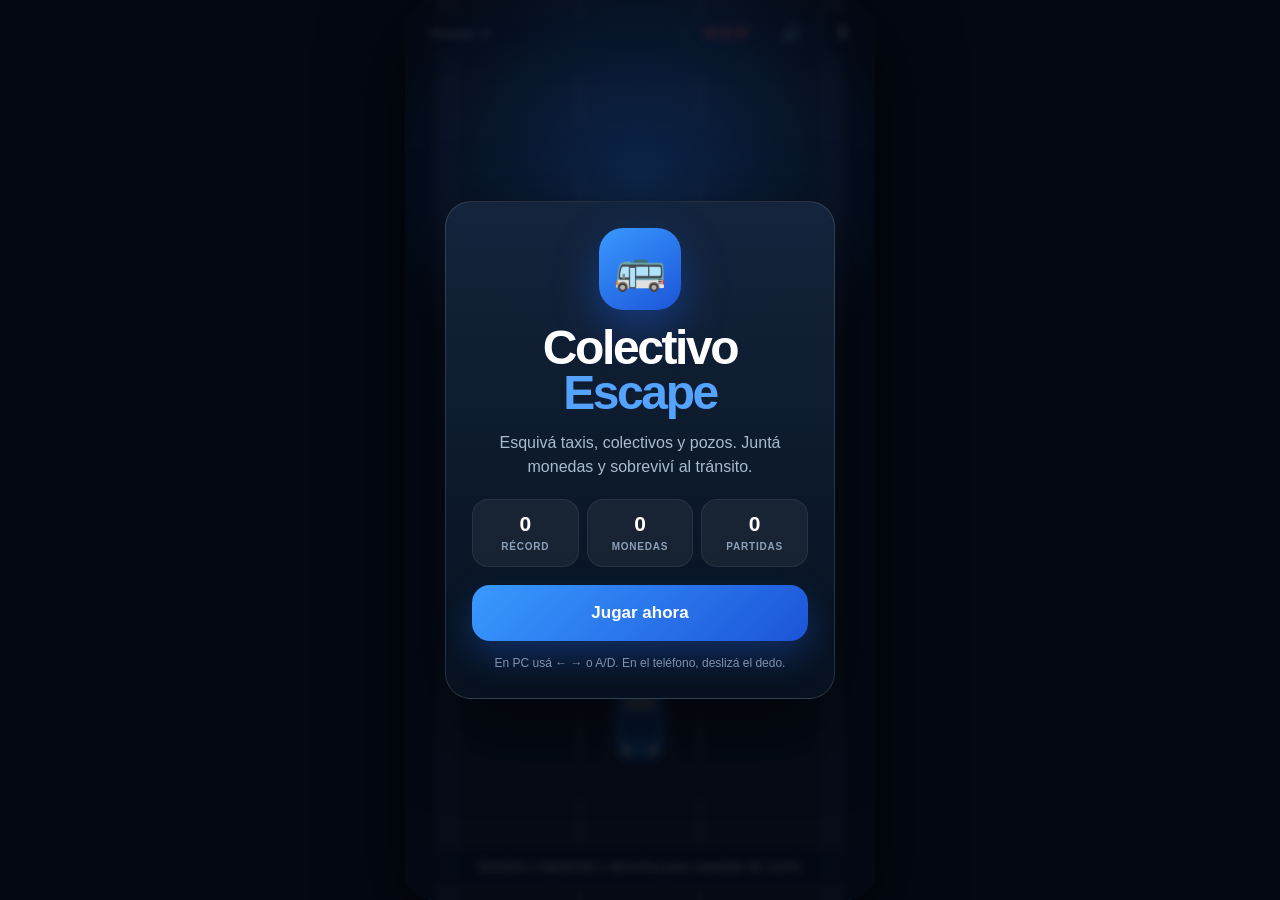
==== colectivo-escape.html @ ce783936 "feat: add playable Colectivo Escape" ====
<!doctype html><html lang="es"><head><meta charset="utf-8"><meta name="viewport" content="width=device-width,initial-scale=1,viewport-fit=cover,user-scalable=no"><meta name="theme-color" content="#06101e"><title>Colectivo Escape</title><style>*{box-sizing:border-box;-webkit-tap-highlight-color:transparent;user-select:none}html,body{margin:0;width:100%;height:100%;overflow:hidden;background:#030812;color:white;font-family:-apple-system,BlinkMacSystemFont,"Segoe UI",sans-serif;touch-action:none}main{position:relative;width:100%;height:100dvh;overflow:hidden;background:#06101e}canvas{display:block;width:100%;height:100%}.hud{position:absolute;z-index:3;top:max(12px,env(safe-area-inset-top));left:12px;right:12px;display:flex;gap:8px;align-items:center}.pill,.icon{border:1px solid #ffffff1c;background:#071326d9;backdrop-filter:blur(12px);box-shadow:0 8px 24px #0005}.pill{padding:9px 12px;border-radius:999px;font-weight:800;font-size:13px}.grow{flex:1}.icon{width:42px;height:42px;border-radius:14px;color:#fff;font-size:18px}.tip{position:absolute;z-index:3;left:14px;right:14px;bottom:max(14px,env(safe-area-inset-bottom));padding:11px;border-radius:17px;text-align:center;background:#071326c9;border:1px solid #ffffff1c;font-size:13px;font-weight:700;transition:.3s}.overlay{position:absolute;z-index:5;inset:0;display:grid;place-items:center;padding:22px;background:radial-gradient(circle at 50% 20%,#267df13d,transparent 34%),#030812db;backdrop-filter:blur(4px)}.hidden{display:none}.card{width:min(390px,100%);padding:26px;border-radius:26px;text-align:center;background:linear-gradient(180deg,#14253df7,#07111ffb);border:1px solid #ffffff20;box-shadow:0 28px 80px #0009}.logo{width:82px;height:82px;margin:0 auto 15px;display:grid;place-items:center;border-radius:24px;background:linear-gradient(145deg,#3999ff,#1c55d8);font-size:42px;box-shadow:0 18px 45px #1d5fde70}h1{margin:0;font-size:clamp(34px,10vw,48px);line-height:.95;letter-spacing:-.05em}h1 b{color:#54a3ff}.sub{color:#abbad0;line-height:1.5;margin:15px 0 20px}.stats{display:grid;grid-template-columns:repeat(3,1fr);gap:8px;margin:18px 0}.stat{padding:12px 7px;border-radius:16px;background:#ffffff0e;border:1px solid #ffffff12}.stat strong{display:block;font-size:21px}.stat span{color:#8da0ba;font-size:10px;text-transform:uppercase;font-weight:900;letter-spacing:.08em}button{appearance:none;border:0;font:inherit;font-weight:900;cursor:pointer}.primary{width:100%;min-height:56px;border-radius:18px;color:white;font-size:17px;background:linear-gradient(135deg,#3999ff,#1c55d8);box-shadow:0 16px 35px #1d5fde55}.secondary{width:100%;min-height:48px;margin-top:10px;border-radius:16px;color:#dce9fa;background:#ffffff0e;border:1px solid #ffffff18}.small{font-size:12px;color:#7f91aa;line-height:1.45;margin:14px 0 0}@media(min-width:520px){main{width:min(470px,100vw);height:min(900px,100dvh);margin:auto;border-radius:28px;box-shadow:0 25px 80px #000b;top:50%;transform:translateY(-50%)}}</style></head><body><main><canvas id="c"></canvas><div class="hud"><div id="score" class="pill grow">Puntos: 0</div><div id="life" class="pill">❤️❤️❤️</div><button id="sound" class="icon">🔊</button><button id="pause" class="icon">Ⅱ</button></div><div id="tip" class="tip">Deslizá a izquierda o derecha para cambiar de carril.</div><section id="menu" class="overlay"><div class="card"><div class="logo">🚌</div><h1>Colectivo <b>Escape</b></h1><p class="sub">Esquivá taxis, colectivos y pozos. Juntá monedas y sobreviví al tránsito.</p><div class="stats"><div class="stat"><strong id="best">0</strong><span>Récord</span></div><div class="stat"><strong id="total">0</strong><span>Monedas</span></div><div class="stat"><strong id="games">0</strong><span>Partidas</span></div></div><button id="start" class="primary">Jugar ahora</button><p class="small">En PC usá ← → o A/D. En el teléfono, deslizá el dedo.</p></div></section><section id="paused" class="overlay hidden"><div class="card"><div class="logo">⏸️</div><h1>Pausa</h1><p class="sub">El colectivo frenó. Milagro operativo.</p><button id="resume" class="primary">Seguir jugando</button><button id="resetP" class="secondary">Reiniciar</button></div></section><section id="over" class="overlay hidden"><div class="card"><div class="logo">💥</div><h1>Fin del viaje</h1><p id="msg" class="sub"></p><div class="stats"><div class="stat"><strong id="final">0</strong><span>Puntos</span></div><div class="stat"><strong id="coins">0</strong><span>Monedas</span></div><div class="stat"><strong id="record">0</strong><span>Récord</span></div></div><button id="again" class="primary">Jugar otra vez</button><button id="back" class="secondary">Volver al menú</button></div></section></main><script>(()=>{'use strict';const $=id=>document.getElementById(id),c=$('c'),x=c.getContext('2d'),ui={score:$('score'),life:$('life'),tip:$('tip'),menu:$('menu'),paused:$('paused'),over:$('over')};let W=0,H=0,D=1,last=0,audio=null,down=null;const key='colectivo_escape_live_v1';let save;try{save=Object.assign({best:0,total:0,games:0,sound:true},JSON.parse(localStorage.getItem(key)||'{}'))}catch{save={best:0,total:0,games:0,sound:true}}const s={mode:'menu',paused:false,t:0,score:0,coins:0,lives:3,speed:330,lane:1,target:1,inv:0,shield:false,magnet:0,spawn:.7,coin:1,power:8,offset:0,obs:[],items:[],parts:[],stars:[]};function persist(){localStorage.setItem(key,JSON.stringify(save))}function resize(){const r=c.getBoundingClientRect();W=r.width;H=r.height;D=Math.min(devicePixelRatio||1,2);c.width=W*D;c.height=H*D;x.setTransform(D,0,0,D,0,0);if(!s.stars.length)for(let i=0;i<45;i++)s.stars.push({x:Math.random()*W,y:Math.random()*H,r:Math.random()*1.4+.3,a:Math.random()*.5+.2})}function road(){const w=Math.min(W*.78,360),l=(W-w)/2;return{l,w,r:l+w,lw:w/3}}function lx(i){const r=road();return r.l+r.lw*(i+.5)}function py(){return H*.8}function menuStats(){$('best').textContent=save.best;$('total').textContent=save.total;$('games').textContent=save.games;$('sound').textContent=save.sound?'🔊':'🔇'}function ac(){if(!save.sound)return;if(!audio){const A=window.AudioContext||window.webkitAudioContext;if(A)audio=new A}if(audio&&audio.state==='suspended')audio.resume().catch(()=>{})}function beep(f,d=.08,type='sine',v=.035,slide=0){if(!save.sound)return;ac();if(!audio)return;const o=audio.createOscillator(),g=audio.createGain(),n=audio.currentTime;o.type=type;o.frequency.setValueAtTime(f,n);if(slide)o.frequency.linearRampToValueAtTime(f+slide,n+d);g.gain.setValueAtTime(.0001,n);g.gain.exponentialRampToValueAtTime(v,n+.01);g.gain.exponentialRampToValueAtTime(.0001,n+d);o.connect(g);g.connect(audio.destination);o.start(n);o.stop(n+d+.02)}function vib(p){navigator.vibrate?.(p)}function start(){Object.assign(s,{mode:'play',paused:false,t:0,score:0,coins:0,lives:3,speed:330,lane:1,target:1,inv:0,shield:false,magnet:0,spawn:.7,coin:1,power:8,offset:0,obs:[],items:[],parts:[]});save.games++;persist();menuStats();ui.menu.classList.add('hidden');ui.paused.classList.add('hidden');ui.over.classList.add('hidden');ui.tip.style.opacity=1;last=performance.now();beep(460,.07,'sine',.04,120)}function move(d){if(s.mode!=='play'||s.paused)return;const n=Math.max(0,Math.min(2,s.target+d));if(n!==s.target){s.target=n;ui.tip.style.opacity=0;beep(260,.045,'triangle',.025,70)}}function obstacle(){const lane=Math.floor(Math.random()*3),q=Math.random(),kind=q>.9?'bus':q>.72?'hole':'car',a=kind==='bus'?[58,108,.82,'#f0a533']:kind==='hole'?[58,30,1.13,'#20242b']:[46,76,.96,'#e44e51'];s.obs.push({lane,x:lx(lane),y:-130,w:a[0],h:a[1],m:a[2],color:a[3],kind,passed:false})}function item(kind='coin'){const lane=Math.floor(Math.random()*3);s.items.push({x:lx(lane),y:-35,r:kind==='coin'?12:15,kind,spin:0})}function burst(px,yy,color,n=10){for(let i=0;i<n;i++){const a=Math.random()*Math.PI*2,v=40+Math.random()*160;s.parts.push({x:px,y:yy,vx:Math.cos(a)*v,vy:Math.sin(a)*v,life:.25+Math.random()*.35,max:.6,r:1.5+Math.random()*3,color})}if(s.parts.length>90)s.parts.splice(0,s.parts.length-90)}function hit(){if(s.inv>0)return;if(s.shield){s.shield=false;burst(lx(s.lane),py(),'#72e7ff',18);beep(760,.12,'sine',.05,-330);vib(20);return}s.lives--;s.inv=1.15;burst(lx(s.lane),py(),'#ff5c6a',18);beep(160,.17,'sawtooth',.05,-70);vib([40,30,60]);if(s.lives<=0)end()}function collect(p){if(p.kind==='coin'){s.coins++;s.score+=60;burst(p.x,p.y,'#ffd75a',8);beep(730,.07,'sine',.03,170)}else if(p.kind==='shield'){s.shield=true;s.score+=100;burst(p.x,p.y,'#72e7ff',14);beep(430,.14,'triangle',.045,350)}else{s.magnet=6;s.score+=100;burst(p.x,p.y,'#d388ff',14);beep(350,.14,'triangle',.045,250)}vib(12)}function end(){s.mode='over';const n=Math.floor(s.score),best=n>save.best;save.best=Math.max(save.best,n);save.total+=s.coins;persist();$('final').textContent=n;$('coins').textContent=s.coins;$('record').textContent=save.best;$('msg').textContent=best?'Nuevo récord. El chofer no lo vio venir.':'El pozo tuvo otros planes.';ui.over.classList.remove('hidden');menuStats();beep(200,.2,'sawtooth',.05,-100)}function toggle(v){if(s.mode!=='play')return;s.paused=typeof v==='boolean'?v:!s.paused;ui.paused.classList.toggle('hidden',!s.paused);$('pause').textContent=s.paused?'▶':'Ⅱ';if(!s.paused)last=performance.now()}function update(dt){if(s.mode!=='play'||s.paused)return;s.t+=dt;s.speed=Math.min(690,330+s.t*5);s.score+=dt*(10+s.speed*.028);s.offset=(s.offset+s.speed*dt)%90;s.inv=Math.max(0,s.inv-dt);s.magnet=Math.max(0,s.magnet-dt);s.lane+=(s.target-s.lane)*Math.min(1,dt*11);s.spawn-=dt;if(s.spawn<=0){obstacle();s.spawn=Math.max(.43,1.03-Math.min(.48,s.t*.0045))*(.82+Math.random()*.42)}s.coin-=dt;if(s.coin<=0){item();s.coin=.95+Math.random()*1.35}s.power-=dt;if(s.power<=0){item(Math.random()>.5?'shield':'magnet');s.power=10+Math.random()*8}const px=lx(s.lane),yy=py();for(let i=s.obs.length-1;i>=0;i--){const o=s.obs[i];o.y+=s.speed*o.m*dt;if(!o.passed&&o.y>yy+44){o.passed=true;s.score+=25}if(Math.abs(o.x-px)<(o.w+46)*.38&&Math.abs(o.y-yy)<(o.h+74)*.38){hit();s.obs.splice(i,1)}else if(o.y>H+150)s.obs.splice(i,1)}for(let i=s.items.length-1;i>=0;i--){const p=s.items[i];p.y+=s.speed*.92*dt;p.spin+=dt*6;if(s.magnet>0&&Math.abs(p.y-yy)<190)p.x+=(px-p.x)*Math.min(1,dt*8);if(Math.hypot(p.x-px,p.y-yy)<p.r+26){collect(p);s.items.splice(i,1)}else if(p.y>H+60)s.items.splice(i,1)}for(let i=s.parts.length-1;i>=0;i--){const p=s.parts[i];p.life-=dt;p.x+=p.vx*dt;p.y+=p.vy*dt;p.vx*=.97;p.vy*=.97;if(p.life<=0)s.parts.splice(i,1)}ui.score.textContent='Puntos: '+Math.floor(s.score);ui.life.textContent='❤️'.repeat(Math.max(0,s.lives))+(s.shield?' 🛡️':'')+(s.magnet>0?' 🧲':'')}function rr(px,yy,w,h,r,fill){x.beginPath();x.roundRect(px,yy,w,h,r);x.fillStyle=fill;x.fill()}function bg(){const g=x.createLinearGradient(0,0,0,H);g.addColorStop(0,'#0d1930');g.addColorStop(1,'#06101e');x.fillStyle=g;x.fillRect(0,0,W,H);for(const a of s.stars){x.globalAlpha=a.a;x.fillStyle='#9fc4ff';x.beginPath();x.arc(a.x,a.y,a.r,0,7);x.fill()}x.globalAlpha=1;const r=road();x.fillStyle='#0a1320';x.fillRect(0,0,r.l,H);x.fillRect(r.r,0,W-r.r,H);x.fillStyle='#253344';x.fillRect(r.l-24,0,24,H);x.fillRect(r.r,0,24,H);x.fillStyle='#17202c';x.fillRect(r.l,0,r.w,H);x.strokeStyle='#dce7f255';x.lineWidth=3;x.setLineDash([44,46]);x.lineDashOffset=s.offset;for(let i=1;i<3;i++){const xx=r.l+r.lw*i;x.beginPath();x.moveTo(xx,-100);x.lineTo(xx,H+100);x.stroke()}x.setLineDash([])}function player(){if(s.inv>0&&Math.floor(s.inv*12)%2===0)return;x.save();x.translate(lx(s.lane),py());if(s.shield){x.strokeStyle='#72e7ff';x.lineWidth=3;x.shadowColor='#72e7ff';x.shadowBlur=15;x.beginPath();x.arc(0,0,38,0,7);x.stroke();x.shadowBlur=0}x.shadowColor='#2f8cff';x.shadowBlur=15;rr(-23,-37,46,74,13,'#2f8cff');x.shadowBlur=0;rr(-16,-29,32,19,7,'#c2eaff');rr(-16,-3,32,25,7,'#1b67dd');x.fillStyle='#eff8ff';x.beginPath();x.arc(-14,30,5,0,7);x.arc(14,30,5,0,7);x.fill();x.restore()}function drawO(o){x.save();x.translate(o.x,o.y);if(o.kind==='hole'){x.fillStyle='#080b10';x.beginPath();x.ellipse(0,0,o.w/2,o.h/2,0,0,7);x.fill()}else{rr(-o.w/2,-o.h/2,o.w,o.h,11,o.color);rr(-o.w*.34,-o.h*.34,o.w*.68,o.h*.22,5,'#bfe0ed');rr(-o.w*.34,o.h*.06,o.w*.68,o.h*.17,5,'#17324f');x.fillStyle='#fff0be';x.beginPath();x.arc(-o.w*.27,o.h*.39,4,0,7);x.arc(o.w*.27,o.h*.39,4,0,7);x.fill()}x.restore()}function drawI(p){x.save();x.translate(p.x,p.y);x.rotate(p.spin);const col=p.kind==='coin'?'#ffd75a':p.kind==='shield'?'#72e7ff':'#d388ff';x.shadowColor=col;x.shadowBlur=14;x.fillStyle=col;x.beginPath();x.arc(0,0,p.r,0,7);x.fill();x.shadowBlur=0;x.fillStyle='#07111f';x.font='900 15px system-ui';x.textAlign='center';x.textBaseline='middle';x.fillText(p.kind==='coin'?'$':p.kind==='shield'?'S':'M',0,1);x.restore()}function render(){bg();for(const p of s.items)drawI(p);for(const o of s.obs)drawO(o);player();for(const p of s.parts){x.globalAlpha=Math.max(0,p.life/p.max);x.fillStyle=p.color;x.beginPath();x.arc(p.x,p.y,p.r,0,7);x.fill()}x.globalAlpha=1}function frame(n){const dt=Math.min(.033,Math.max(0,(n-last)/1000||0));last=n;update(dt);render();requestAnimationFrame(frame)}c.addEventListener('pointerdown',e=>{down=e.clientX;ac()},{passive:true});c.addEventListener('pointermove',e=>{if(down==null)return;const d=e.clientX-down;if(Math.abs(d)>34){move(d>0?1:-1);down=e.clientX}},{passive:true});['pointerup','pointercancel'].forEach(t=>c.addEventListener(t,()=>down=null,{passive:true}));addEventListener('keydown',e=>{const k=e.key.toLowerCase();if(k==='arrowleft'||k==='a'){e.preventDefault();move(-1)}else if(k==='arrowright'||k==='d'){e.preventDefault();move(1)}else if(k==='escape'||k==='p'){e.preventDefault();toggle()}else if(k==='enter'&&s.mode==='over')start()});$('start').onclick=start;$('again').onclick=start;$('resetP').onclick=start;$('resume').onclick=()=>toggle(false);$('pause').onclick=()=>toggle();$('back').onclick=()=>{s.mode='menu';ui.over.classList.add('hidden');ui.menu.classList.remove('hidden')};$('sound').onclick=()=>{save.sound=!save.sound;persist();menuStats();if(save.sound){ac();beep(520,.08,'sine',.04,120)}};document.addEventListener('visibilitychange',()=>{if(document.hidden&&s.mode==='play'&&!s.paused)toggle(true)});addEventListener('resize',resize);resize();menuStats();requestAnimationFrame(n=>{last=n;requestAnimationFrame(frame)})})();</script></body></html>
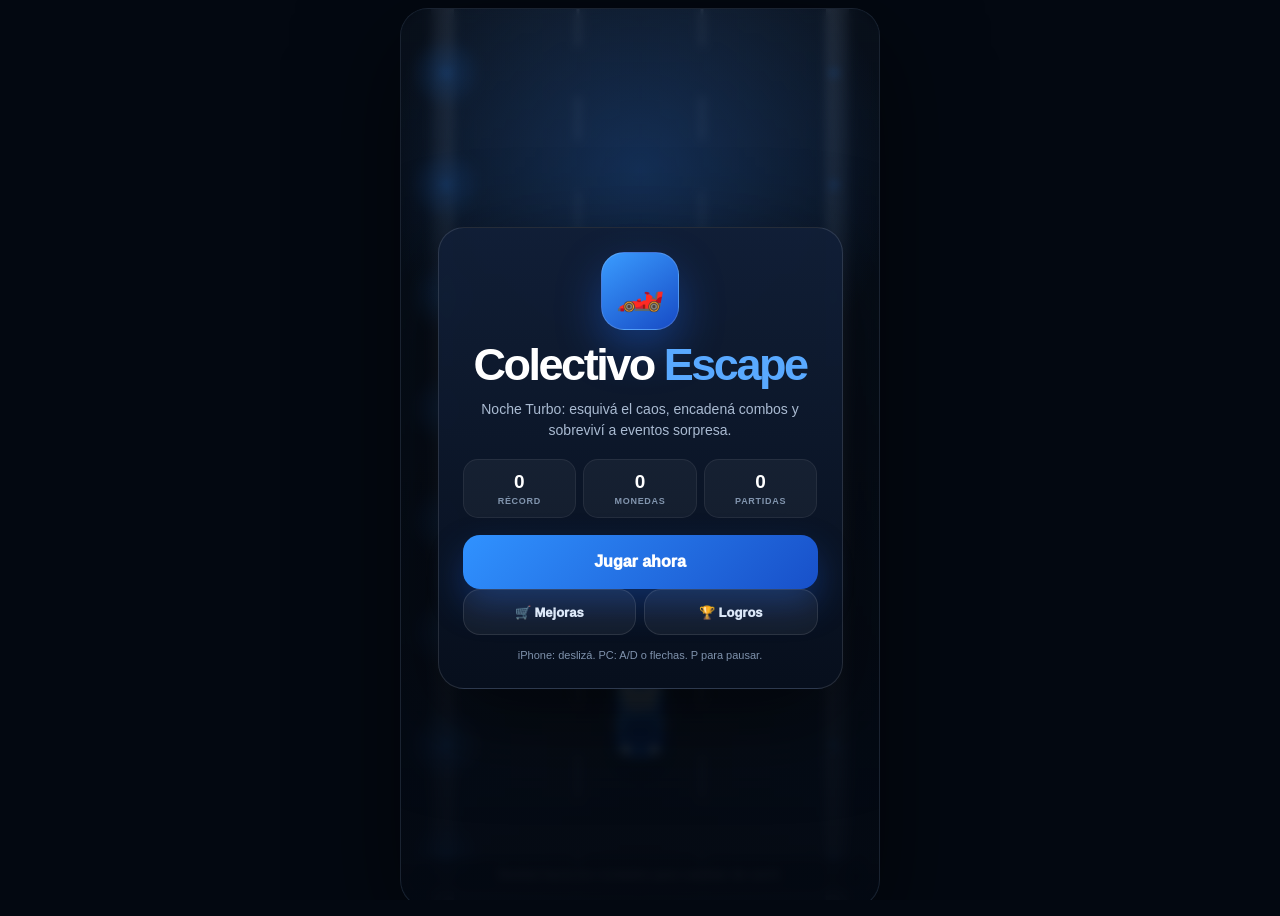
==== commit 6ade83f9: "feat(game): release Colectivo Escape Noche Turbo" ====
--- a/colectivo-escape.html
+++ b/colectivo-escape.html
@@ -1 +1,118 @@
-<!doctype html><html lang="es"><head><meta charset="utf-8"><meta name="viewport" content="width=device-width,initial-scale=1,viewport-fit=cover,user-scalable=no"><meta name="theme-color" content="#06101e"><title>Colectivo Escape</title><style>*{box-sizing:border-box;-webkit-tap-highlight-color:transparent;user-select:none}html,body{margin:0;width:100%;height:100%;overflow:hidden;background:#030812;color:white;font-family:-apple-system,BlinkMacSystemFont,"Segoe UI",sans-serif;touch-action:none}main{position:relative;width:100%;height:100dvh;overflow:hidden;background:#06101e}canvas{display:block;width:100%;height:100%}.hud{position:absolute;z-index:3;top:max(12px,env(safe-area-inset-top));left:12px;right:12px;display:flex;gap:8px;align-items:center}.pill,.icon{border:1px solid #ffffff1c;background:#071326d9;backdrop-filter:blur(12px);box-shadow:0 8px 24px #0005}.pill{padding:9px 12px;border-radius:999px;font-weight:800;font-size:13px}.grow{flex:1}.icon{width:42px;height:42px;border-radius:14px;color:#fff;font-size:18px}.tip{position:absolute;z-index:3;left:14px;right:14px;bottom:max(14px,env(safe-area-inset-bottom));padding:11px;border-radius:17px;text-align:center;background:#071326c9;border:1px solid #ffffff1c;font-size:13px;font-weight:700;transition:.3s}.overlay{position:absolute;z-index:5;inset:0;display:grid;place-items:center;padding:22px;background:radial-gradient(circle at 50% 20%,#267df13d,transparent 34%),#030812db;backdrop-filter:blur(4px)}.hidden{display:none}.card{width:min(390px,100%);padding:26px;border-radius:26px;text-align:center;background:linear-gradient(180deg,#14253df7,#07111ffb);border:1px solid #ffffff20;box-shadow:0 28px 80px #0009}.logo{width:82px;height:82px;margin:0 auto 15px;display:grid;place-items:center;border-radius:24px;background:linear-gradient(145deg,#3999ff,#1c55d8);font-size:42px;box-shadow:0 18px 45px #1d5fde70}h1{margin:0;font-size:clamp(34px,10vw,48px);line-height:.95;letter-spacing:-.05em}h1 b{color:#54a3ff}.sub{color:#abbad0;line-height:1.5;margin:15px 0 20px}.stats{display:grid;grid-template-columns:repeat(3,1fr);gap:8px;margin:18px 0}.stat{padding:12px 7px;border-radius:16px;background:#ffffff0e;border:1px solid #ffffff12}.stat strong{display:block;font-size:21px}.stat span{color:#8da0ba;font-size:10px;text-transform:uppercase;font-weight:900;letter-spacing:.08em}button{appearance:none;border:0;font:inherit;font-weight:900;cursor:pointer}.primary{width:100%;min-height:56px;border-radius:18px;color:white;font-size:17px;background:linear-gradient(135deg,#3999ff,#1c55d8);box-shadow:0 16px 35px #1d5fde55}.secondary{width:100%;min-height:48px;margin-top:10px;border-radius:16px;color:#dce9fa;background:#ffffff0e;border:1px solid #ffffff18}.small{font-size:12px;color:#7f91aa;line-height:1.45;margin:14px 0 0}@media(min-width:520px){main{width:min(470px,100vw);height:min(900px,100dvh);margin:auto;border-radius:28px;box-shadow:0 25px 80px #000b;top:50%;transform:translateY(-50%)}}</style></head><body><main><canvas id="c"></canvas><div class="hud"><div id="score" class="pill grow">Puntos: 0</div><div id="life" class="pill">❤️❤️❤️</div><button id="sound" class="icon">🔊</button><button id="pause" class="icon">Ⅱ</button></div><div id="tip" class="tip">Deslizá a izquierda o derecha para cambiar de carril.</div><section id="menu" class="overlay"><div class="card"><div class="logo">🚌</div><h1>Colectivo <b>Escape</b></h1><p class="sub">Esquivá taxis, colectivos y pozos. Juntá monedas y sobreviví al tránsito.</p><div class="stats"><div class="stat"><strong id="best">0</strong><span>Récord</span></div><div class="stat"><strong id="total">0</strong><span>Monedas</span></div><div class="stat"><strong id="games">0</strong><span>Partidas</span></div></div><button id="start" class="primary">Jugar ahora</button><p class="small">En PC usá ← → o A/D. En el teléfono, deslizá el dedo.</p></div></section><section id="paused" class="overlay hidden"><div class="card"><div class="logo">⏸️</div><h1>Pausa</h1><p class="sub">El colectivo frenó. Milagro operativo.</p><button id="resume" class="primary">Seguir jugando</button><button id="resetP" class="secondary">Reiniciar</button></div></section><section id="over" class="overlay hidden"><div class="card"><div class="logo">💥</div><h1>Fin del viaje</h1><p id="msg" class="sub"></p><div class="stats"><div class="stat"><strong id="final">0</strong><span>Puntos</span></div><div class="stat"><strong id="coins">0</strong><span>Monedas</span></div><div class="stat"><strong id="record">0</strong><span>Récord</span></div></div><button id="again" class="primary">Jugar otra vez</button><button id="back" class="secondary">Volver al menú</button></div></section></main><script>(()=>{'use strict';const $=id=>document.getElementById(id),c=$('c'),x=c.getContext('2d'),ui={score:$('score'),life:$('life'),tip:$('tip'),menu:$('menu'),paused:$('paused'),over:$('over')};let W=0,H=0,D=1,last=0,audio=null,down=null;const key='colectivo_escape_live_v1';let save;try{save=Object.assign({best:0,total:0,games:0,sound:true},JSON.parse(localStorage.getItem(key)||'{}'))}catch{save={best:0,total:0,games:0,sound:true}}const s={mode:'menu',paused:false,t:0,score:0,coins:0,lives:3,speed:330,lane:1,target:1,inv:0,shield:false,magnet:0,spawn:.7,coin:1,power:8,offset:0,obs:[],items:[],parts:[],stars:[]};function persist(){localStorage.setItem(key,JSON.stringify(save))}function resize(){const r=c.getBoundingClientRect();W=r.width;H=r.height;D=Math.min(devicePixelRatio||1,2);c.width=W*D;c.height=H*D;x.setTransform(D,0,0,D,0,0);if(!s.stars.length)for(let i=0;i<45;i++)s.stars.push({x:Math.random()*W,y:Math.random()*H,r:Math.random()*1.4+.3,a:Math.random()*.5+.2})}function road(){const w=Math.min(W*.78,360),l=(W-w)/2;return{l,w,r:l+w,lw:w/3}}function lx(i){const r=road();return r.l+r.lw*(i+.5)}function py(){return H*.8}function menuStats(){$('best').textContent=save.best;$('total').textContent=save.total;$('games').textContent=save.games;$('sound').textContent=save.sound?'🔊':'🔇'}function ac(){if(!save.sound)return;if(!audio){const A=window.AudioContext||window.webkitAudioContext;if(A)audio=new A}if(audio&&audio.state==='suspended')audio.resume().catch(()=>{})}function beep(f,d=.08,type='sine',v=.035,slide=0){if(!save.sound)return;ac();if(!audio)return;const o=audio.createOscillator(),g=audio.createGain(),n=audio.currentTime;o.type=type;o.frequency.setValueAtTime(f,n);if(slide)o.frequency.linearRampToValueAtTime(f+slide,n+d);g.gain.setValueAtTime(.0001,n);g.gain.exponentialRampToValueAtTime(v,n+.01);g.gain.exponentialRampToValueAtTime(.0001,n+d);o.connect(g);g.connect(audio.destination);o.start(n);o.stop(n+d+.02)}function vib(p){navigator.vibrate?.(p)}function start(){Object.assign(s,{mode:'play',paused:false,t:0,score:0,coins:0,lives:3,speed:330,lane:1,target:1,inv:0,shield:false,magnet:0,spawn:.7,coin:1,power:8,offset:0,obs:[],items:[],parts:[]});save.games++;persist();menuStats();ui.menu.classList.add('hidden');ui.paused.classList.add('hidden');ui.over.classList.add('hidden');ui.tip.style.opacity=1;last=performance.now();beep(460,.07,'sine',.04,120)}function move(d){if(s.mode!=='play'||s.paused)return;const n=Math.max(0,Math.min(2,s.target+d));if(n!==s.target){s.target=n;ui.tip.style.opacity=0;beep(260,.045,'triangle',.025,70)}}function obstacle(){const lane=Math.floor(Math.random()*3),q=Math.random(),kind=q>.9?'bus':q>.72?'hole':'car',a=kind==='bus'?[58,108,.82,'#f0a533']:kind==='hole'?[58,30,1.13,'#20242b']:[46,76,.96,'#e44e51'];s.obs.push({lane,x:lx(lane),y:-130,w:a[0],h:a[1],m:a[2],color:a[3],kind,passed:false})}function item(kind='coin'){const lane=Math.floor(Math.random()*3);s.items.push({x:lx(lane),y:-35,r:kind==='coin'?12:15,kind,spin:0})}function burst(px,yy,color,n=10){for(let i=0;i<n;i++){const a=Math.random()*Math.PI*2,v=40+Math.random()*160;s.parts.push({x:px,y:yy,vx:Math.cos(a)*v,vy:Math.sin(a)*v,life:.25+Math.random()*.35,max:.6,r:1.5+Math.random()*3,color})}if(s.parts.length>90)s.parts.splice(0,s.parts.length-90)}function hit(){if(s.inv>0)return;if(s.shield){s.shield=false;burst(lx(s.lane),py(),'#72e7ff',18);beep(760,.12,'sine',.05,-330);vib(20);return}s.lives--;s.inv=1.15;burst(lx(s.lane),py(),'#ff5c6a',18);beep(160,.17,'sawtooth',.05,-70);vib([40,30,60]);if(s.lives<=0)end()}function collect(p){if(p.kind==='coin'){s.coins++;s.score+=60;burst(p.x,p.y,'#ffd75a',8);beep(730,.07,'sine',.03,170)}else if(p.kind==='shield'){s.shield=true;s.score+=100;burst(p.x,p.y,'#72e7ff',14);beep(430,.14,'triangle',.045,350)}else{s.magnet=6;s.score+=100;burst(p.x,p.y,'#d388ff',14);beep(350,.14,'triangle',.045,250)}vib(12)}function end(){s.mode='over';const n=Math.floor(s.score),best=n>save.best;save.best=Math.max(save.best,n);save.total+=s.coins;persist();$('final').textContent=n;$('coins').textContent=s.coins;$('record').textContent=save.best;$('msg').textContent=best?'Nuevo récord. El chofer no lo vio venir.':'El pozo tuvo otros planes.';ui.over.classList.remove('hidden');menuStats();beep(200,.2,'sawtooth',.05,-100)}function toggle(v){if(s.mode!=='play')return;s.paused=typeof v==='boolean'?v:!s.paused;ui.paused.classList.toggle('hidden',!s.paused);$('pause').textContent=s.paused?'▶':'Ⅱ';if(!s.paused)last=performance.now()}function update(dt){if(s.mode!=='play'||s.paused)return;s.t+=dt;s.speed=Math.min(690,330+s.t*5);s.score+=dt*(10+s.speed*.028);s.offset=(s.offset+s.speed*dt)%90;s.inv=Math.max(0,s.inv-dt);s.magnet=Math.max(0,s.magnet-dt);s.lane+=(s.target-s.lane)*Math.min(1,dt*11);s.spawn-=dt;if(s.spawn<=0){obstacle();s.spawn=Math.max(.43,1.03-Math.min(.48,s.t*.0045))*(.82+Math.random()*.42)}s.coin-=dt;if(s.coin<=0){item();s.coin=.95+Math.random()*1.35}s.power-=dt;if(s.power<=0){item(Math.random()>.5?'shield':'magnet');s.power=10+Math.random()*8}const px=lx(s.lane),yy=py();for(let i=s.obs.length-1;i>=0;i--){const o=s.obs[i];o.y+=s.speed*o.m*dt;if(!o.passed&&o.y>yy+44){o.passed=true;s.score+=25}if(Math.abs(o.x-px)<(o.w+46)*.38&&Math.abs(o.y-yy)<(o.h+74)*.38){hit();s.obs.splice(i,1)}else if(o.y>H+150)s.obs.splice(i,1)}for(let i=s.items.length-1;i>=0;i--){const p=s.items[i];p.y+=s.speed*.92*dt;p.spin+=dt*6;if(s.magnet>0&&Math.abs(p.y-yy)<190)p.x+=(px-p.x)*Math.min(1,dt*8);if(Math.hypot(p.x-px,p.y-yy)<p.r+26){collect(p);s.items.splice(i,1)}else if(p.y>H+60)s.items.splice(i,1)}for(let i=s.parts.length-1;i>=0;i--){const p=s.parts[i];p.life-=dt;p.x+=p.vx*dt;p.y+=p.vy*dt;p.vx*=.97;p.vy*=.97;if(p.life<=0)s.parts.splice(i,1)}ui.score.textContent='Puntos: '+Math.floor(s.score);ui.life.textContent='❤️'.repeat(Math.max(0,s.lives))+(s.shield?' 🛡️':'')+(s.magnet>0?' 🧲':'')}function rr(px,yy,w,h,r,fill){x.beginPath();x.roundRect(px,yy,w,h,r);x.fillStyle=fill;x.fill()}function bg(){const g=x.createLinearGradient(0,0,0,H);g.addColorStop(0,'#0d1930');g.addColorStop(1,'#06101e');x.fillStyle=g;x.fillRect(0,0,W,H);for(const a of s.stars){x.globalAlpha=a.a;x.fillStyle='#9fc4ff';x.beginPath();x.arc(a.x,a.y,a.r,0,7);x.fill()}x.globalAlpha=1;const r=road();x.fillStyle='#0a1320';x.fillRect(0,0,r.l,H);x.fillRect(r.r,0,W-r.r,H);x.fillStyle='#253344';x.fillRect(r.l-24,0,24,H);x.fillRect(r.r,0,24,H);x.fillStyle='#17202c';x.fillRect(r.l,0,r.w,H);x.strokeStyle='#dce7f255';x.lineWidth=3;x.setLineDash([44,46]);x.lineDashOffset=s.offset;for(let i=1;i<3;i++){const xx=r.l+r.lw*i;x.beginPath();x.moveTo(xx,-100);x.lineTo(xx,H+100);x.stroke()}x.setLineDash([])}function player(){if(s.inv>0&&Math.floor(s.inv*12)%2===0)return;x.save();x.translate(lx(s.lane),py());if(s.shield){x.strokeStyle='#72e7ff';x.lineWidth=3;x.shadowColor='#72e7ff';x.shadowBlur=15;x.beginPath();x.arc(0,0,38,0,7);x.stroke();x.shadowBlur=0}x.shadowColor='#2f8cff';x.shadowBlur=15;rr(-23,-37,46,74,13,'#2f8cff');x.shadowBlur=0;rr(-16,-29,32,19,7,'#c2eaff');rr(-16,-3,32,25,7,'#1b67dd');x.fillStyle='#eff8ff';x.beginPath();x.arc(-14,30,5,0,7);x.arc(14,30,5,0,7);x.fill();x.restore()}function drawO(o){x.save();x.translate(o.x,o.y);if(o.kind==='hole'){x.fillStyle='#080b10';x.beginPath();x.ellipse(0,0,o.w/2,o.h/2,0,0,7);x.fill()}else{rr(-o.w/2,-o.h/2,o.w,o.h,11,o.color);rr(-o.w*.34,-o.h*.34,o.w*.68,o.h*.22,5,'#bfe0ed');rr(-o.w*.34,o.h*.06,o.w*.68,o.h*.17,5,'#17324f');x.fillStyle='#fff0be';x.beginPath();x.arc(-o.w*.27,o.h*.39,4,0,7);x.arc(o.w*.27,o.h*.39,4,0,7);x.fill()}x.restore()}function drawI(p){x.save();x.translate(p.x,p.y);x.rotate(p.spin);const col=p.kind==='coin'?'#ffd75a':p.kind==='shield'?'#72e7ff':'#d388ff';x.shadowColor=col;x.shadowBlur=14;x.fillStyle=col;x.beginPath();x.arc(0,0,p.r,0,7);x.fill();x.shadowBlur=0;x.fillStyle='#07111f';x.font='900 15px system-ui';x.textAlign='center';x.textBaseline='middle';x.fillText(p.kind==='coin'?'$':p.kind==='shield'?'S':'M',0,1);x.restore()}function render(){bg();for(const p of s.items)drawI(p);for(const o of s.obs)drawO(o);player();for(const p of s.parts){x.globalAlpha=Math.max(0,p.life/p.max);x.fillStyle=p.color;x.beginPath();x.arc(p.x,p.y,p.r,0,7);x.fill()}x.globalAlpha=1}function frame(n){const dt=Math.min(.033,Math.max(0,(n-last)/1000||0));last=n;update(dt);render();requestAnimationFrame(frame)}c.addEventListener('pointerdown',e=>{down=e.clientX;ac()},{passive:true});c.addEventListener('pointermove',e=>{if(down==null)return;const d=e.clientX-down;if(Math.abs(d)>34){move(d>0?1:-1);down=e.clientX}},{passive:true});['pointerup','pointercancel'].forEach(t=>c.addEventListener(t,()=>down=null,{passive:true}));addEventListener('keydown',e=>{const k=e.key.toLowerCase();if(k==='arrowleft'||k==='a'){e.preventDefault();move(-1)}else if(k==='arrowright'||k==='d'){e.preventDefault();move(1)}else if(k==='escape'||k==='p'){e.preventDefault();toggle()}else if(k==='enter'&&s.mode==='over')start()});$('start').onclick=start;$('again').onclick=start;$('resetP').onclick=start;$('resume').onclick=()=>toggle(false);$('pause').onclick=()=>toggle();$('back').onclick=()=>{s.mode='menu';ui.over.classList.add('hidden');ui.menu.classList.remove('hidden')};$('sound').onclick=()=>{save.sound=!save.sound;persist();menuStats();if(save.sound){ac();beep(520,.08,'sine',.04,120)}};document.addEventListener('visibilitychange',()=>{if(document.hidden&&s.mode==='play'&&!s.paused)toggle(true)});addEventListener('resize',resize);resize();menuStats();requestAnimationFrame(n=>{last=n;requestAnimationFrame(frame)})})();</script></body></html>+<!DOCTYPE html>
+<html lang="es">
+<head>
+  <meta charset="UTF-8" />
+  <meta name="viewport" content="width=device-width, initial-scale=1, viewport-fit=cover, user-scalable=no" />
+  <meta name="theme-color" content="#06101f" />
+  <meta name="apple-mobile-web-app-capable" content="yes" />
+  <meta name="apple-mobile-web-app-status-bar-style" content="black-translucent" />
+  <meta name="format-detection" content="telephone=no" />
+  <title>Colectivo Escape: Noche Turbo</title>
+  <link rel="stylesheet" href="./colectivo-v2.css?v=2.0.0" />
+</head>
+<body>
+  <main id="shell">
+    <canvas id="game" aria-label="Juego Colectivo Escape"></canvas>
+
+    <section id="hud" class="hidden" aria-live="polite">
+      <div class="hud-top">
+        <div id="score" class="pill">🏁 <strong>0</strong></div>
+        <div id="coins" class="pill">🪙 0</div>
+        <div id="lives" class="pill">❤️❤️❤️</div>
+        <button id="soundButton" class="icon-btn" aria-label="Activar o silenciar sonido">🔊</button>
+        <button id="pauseButton" class="icon-btn" aria-label="Pausar partida">Ⅱ</button>
+      </div>
+      <div class="mission-card">
+        <div class="mission-row">
+          <span id="missionText">Misión</span>
+          <span id="missionProgress">0/0</span>
+        </div>
+        <div class="mission-track"><div id="missionFill"></div></div>
+      </div>
+      <div id="powerStrip">
+        <span id="powerShield" class="power-chip hidden">🛡️ Escudo</span>
+        <span id="powerMagnet" class="power-chip hidden">🧲 Imán</span>
+        <span id="powerTurbo" class="power-chip hidden">⚡ Turbo</span>
+        <span id="powerDouble" class="power-chip hidden">✖️2 Puntos</span>
+        <span id="powerSlow" class="power-chip hidden">⏱️ Tiempo lento</span>
+        <span id="powerGhost" class="power-chip hidden">👻 Fantasma</span>
+      </div>
+    </section>
+
+    <div id="comboBadge">COMBO ×1.0</div>
+    <div id="controlsHint">Deslizá hacia los costados para cambiar de carril.</div>
+    <div id="toastStack" aria-live="polite"></div>
+
+    <section id="startOverlay" class="overlay">
+      <div class="card">
+        <div class="logo">🏎️</div>
+        <h1>Colectivo <span>Escape</span></h1>
+        <p class="subtitle">
+          Noche Turbo: esquivá el caos, encadená combos y sobreviví a eventos sorpresa.
+        </p>
+        <div class="stats">
+          <div class="stat"><strong id="bestScoreStart">0</strong><span>Récord</span></div>
+          <div class="stat"><strong id="totalCoinsStart">0</strong><span>Monedas</span></div>
+          <div class="stat"><strong id="gamesStart">0</strong><span>Partidas</span></div>
+        </div>
+        <button id="startButton" class="primary">Jugar ahora</button>
+        <div class="menu-grid">
+          <button id="shopButton" class="secondary">🛒 Mejoras</button>
+          <button id="achievementsButton" class="secondary">🏆 Logros</button>
+        </div>
+        <p class="small">iPhone: deslizá. PC: A/D o flechas. P para pausar.</p>
+      </div>
+    </section>
+
+    <section id="pauseOverlay" class="overlay hidden">
+      <div class="card">
+        <div class="logo">⏸️</div>
+        <h1>Pausa</h1>
+        <p class="subtitle">El tránsito esperó. Milagro estadístico.</p>
+        <button id="resumeButton" class="primary">Seguir</button>
+        <button id="restartPauseButton" class="secondary">Reiniciar partida</button>
+        <button id="menuPauseButton" class="secondary">Volver al menú</button>
+      </div>
+    </section>
+
+    <section id="gameOverOverlay" class="overlay hidden">
+      <div class="card">
+        <div class="logo">💥</div>
+        <h1>Fin del viaje</h1>
+        <p id="gameOverText" class="subtitle"></p>
+        <div class="stats">
+          <div class="stat"><strong id="finalScore">0</strong><span>Puntos</span></div>
+          <div class="stat"><strong id="finalCoins">0</strong><span>Monedas</span></div>
+          <div class="stat"><strong id="finalCombo">0</strong><span>Mejor combo</span></div>
+        </div>
+        <button id="restartButton" class="primary">Jugar otra vez</button>
+        <button id="menuButton" class="secondary">Volver al menú</button>
+      </div>
+    </section>
+
+    <section id="shopOverlay" class="overlay hidden">
+      <div class="card">
+        <h2>🛒 Taller nocturno</h2>
+        <p class="subtitle">Gastá monedas acumuladas en mejoras permanentes.</p>
+        <div class="pill" style="display:inline-block">🪙 <span id="shopCoins">0</span></div>
+        <div id="shopList" class="shop-list"></div>
+        <button id="closeShopButton" class="primary">Volver</button>
+      </div>
+    </section>
+
+    <section id="achievementsOverlay" class="overlay hidden">
+      <div class="card">
+        <h2>🏆 Logros</h2>
+        <p class="subtitle">Pequeñas pruebas de que el tránsito todavía no pudo contigo.</p>
+        <div id="achievementList" class="achievement-list"></div>
+        <button id="closeAchievementsButton" class="primary">Volver</button>
+      </div>
+    </section>
+  </main>
+
+<script src="./colectivo-v2-1.js?v=2.0.0"></script>
+<script src="./colectivo-v2-2.js?v=2.0.0"></script>
+<script src="./colectivo-v2-3.js?v=2.0.0"></script>
+<script src="./colectivo-v2-4.js?v=2.0.0"></script>
+</body>
+</html>
--- a/colectivo-v2.css
+++ b/colectivo-v2.css
@@ -0,0 +1,474 @@
+:root {
+      color-scheme: dark;
+      font-family: Inter, ui-sans-serif, -apple-system, BlinkMacSystemFont, "Segoe UI", sans-serif;
+      --blue: #2f8cff;
+      --blue-deep: #174dc7;
+      --panel: rgba(7, 15, 30, .84);
+      --line: rgba(255, 255, 255, .11);
+      --muted: #94a6bf;
+    }
+
+    * {
+      box-sizing: border-box;
+      -webkit-tap-highlight-color: transparent;
+      -webkit-touch-callout: none;
+      user-select: none;
+    }
+
+    html, body {
+      width: 100%;
+      height: 100%;
+      margin: 0;
+      overflow: hidden;
+      overscroll-behavior: none;
+      background: #030811;
+      touch-action: none;
+    }
+
+    body {
+      display: grid;
+      place-items: center;
+      padding:
+        max(8px, env(safe-area-inset-top))
+        max(8px, env(safe-area-inset-right))
+        max(8px, env(safe-area-inset-bottom))
+        max(8px, env(safe-area-inset-left));
+    }
+
+    button {
+      font: inherit;
+      color: inherit;
+      cursor: pointer;
+    }
+
+    #shell {
+      position: relative;
+      width: min(100vw, 480px);
+      height: min(100dvh, 920px);
+      max-height: 100dvh;
+      overflow: hidden;
+      border: 1px solid rgba(255, 255, 255, .08);
+      border-radius: 28px;
+      background: #06101f;
+      box-shadow: 0 30px 100px rgba(0, 0, 0, .56);
+      isolation: isolate;
+    }
+
+    canvas {
+      width: 100%;
+      height: 100%;
+      display: block;
+      background: #06101f;
+    }
+
+    #hud {
+      position: absolute;
+      inset: 0 0 auto;
+      z-index: 3;
+      padding: 12px 12px 0;
+      pointer-events: none;
+    }
+
+    .hud-top {
+      display: grid;
+      grid-template-columns: minmax(78px, 1fr) auto auto auto auto;
+      align-items: center;
+      gap: 7px;
+    }
+
+    .pill, .icon-btn, .mission-card, .power-chip {
+      border: 1px solid var(--line);
+      background: var(--panel);
+      box-shadow: 0 8px 26px rgba(0, 0, 0, .26);
+      backdrop-filter: blur(14px);
+    }
+
+    .pill {
+      min-width: 0;
+      padding: 8px 8px;
+      border-radius: 14px;
+      color: #f3f8ff;
+      font-size: 11px;
+      font-weight: 900;
+      white-space: nowrap;
+      overflow: hidden;
+      text-overflow: ellipsis;
+    }
+
+    .pill strong {
+      color: #68b0ff;
+    }
+
+    .icon-btn {
+      pointer-events: auto;
+      appearance: none;
+      width: 40px;
+      height: 40px;
+      border-radius: 13px;
+      display: grid;
+      place-items: center;
+      font-size: 17px;
+      font-weight: 900;
+    }
+
+    .mission-card {
+      margin-top: 8px;
+      padding: 8px 10px;
+      border-radius: 14px;
+      color: #dce8f8;
+      font-size: 11px;
+      font-weight: 800;
+    }
+
+    .mission-row {
+      display: flex;
+      justify-content: space-between;
+      gap: 12px;
+      align-items: center;
+    }
+
+    .mission-row span:last-child {
+      color: #7fc1ff;
+      white-space: nowrap;
+    }
+
+    .mission-track {
+      height: 4px;
+      margin-top: 6px;
+      overflow: hidden;
+      border-radius: 999px;
+      background: rgba(255, 255, 255, .08);
+    }
+
+    #missionFill {
+      height: 100%;
+      width: 0;
+      border-radius: inherit;
+      background: linear-gradient(90deg, #2f8cff, #74efff);
+      transition: width .2s ease;
+    }
+
+    #powerStrip {
+      display: flex;
+      flex-wrap: wrap;
+      gap: 5px;
+      margin-top: 7px;
+      min-height: 24px;
+    }
+
+    .power-chip {
+      padding: 5px 7px;
+      border-radius: 9px;
+      color: #eaf5ff;
+      font-size: 10px;
+      font-weight: 900;
+      letter-spacing: .01em;
+    }
+
+    .power-chip.hidden {
+      display: none;
+    }
+
+    #comboBadge {
+      position: absolute;
+      top: 148px;
+      left: 50%;
+      z-index: 3;
+      transform: translateX(-50%) scale(.9);
+      padding: 7px 13px;
+      border: 1px solid rgba(255, 220, 111, .3);
+      border-radius: 999px;
+      background: rgba(36, 24, 8, .75);
+      color: #ffd85c;
+      font-size: 13px;
+      font-weight: 1000;
+      letter-spacing: .04em;
+      opacity: 0;
+      transition: opacity .15s ease, transform .15s ease;
+      pointer-events: none;
+    }
+
+    #comboBadge.show {
+      opacity: 1;
+      transform: translateX(-50%) scale(1);
+    }
+
+    #controlsHint {
+      position: absolute;
+      left: 50%;
+      bottom: calc(15px + env(safe-area-inset-bottom));
+      z-index: 3;
+      width: calc(100% - 26px);
+      transform: translateX(-50%);
+      padding: 9px 12px;
+      border: 1px solid rgba(255, 255, 255, .09);
+      border-radius: 15px;
+      background: rgba(4, 10, 20, .68);
+      color: rgba(255, 255, 255, .76);
+      text-align: center;
+      font-size: 12px;
+      font-weight: 800;
+      pointer-events: none;
+      transition: opacity .3s ease;
+    }
+
+    #toastStack {
+      position: absolute;
+      z-index: 9;
+      top: 150px;
+      left: 50%;
+      width: min(86%, 360px);
+      transform: translateX(-50%);
+      display: grid;
+      gap: 7px;
+      pointer-events: none;
+    }
+
+    .toast {
+      padding: 11px 13px;
+      border: 1px solid rgba(255,255,255,.13);
+      border-radius: 15px;
+      background: rgba(8, 17, 32, .93);
+      box-shadow: 0 14px 40px rgba(0,0,0,.4);
+      color: white;
+      font-size: 12px;
+      font-weight: 900;
+      text-align: center;
+      animation: toast-in .24s ease both, toast-out .3s ease 2.4s forwards;
+    }
+
+    @keyframes toast-in {
+      from { opacity: 0; transform: translateY(-10px) scale(.96); }
+      to { opacity: 1; transform: translateY(0) scale(1); }
+    }
+
+    @keyframes toast-out {
+      to { opacity: 0; transform: translateY(-8px) scale(.97); }
+    }
+
+    .overlay {
+      position: absolute;
+      inset: 0;
+      z-index: 6;
+      display: grid;
+      place-items: center;
+      padding: 22px;
+      overflow-y: auto;
+      background:
+        radial-gradient(circle at 50% 18%, rgba(45, 132, 255, .25), transparent 33%),
+        linear-gradient(180deg, rgba(3, 8, 17, .58), rgba(3, 8, 17, .95));
+      backdrop-filter: blur(5px);
+    }
+
+    .card {
+      width: min(100%, 405px);
+      padding: 24px;
+      border: 1px solid rgba(255, 255, 255, .12);
+      border-radius: 26px;
+      background: linear-gradient(180deg, rgba(17, 31, 55, .97), rgba(7, 15, 29, .99));
+      box-shadow: 0 28px 90px rgba(0, 0, 0, .55);
+      text-align: center;
+    }
+
+    .logo {
+      width: 78px;
+      height: 78px;
+      margin: 0 auto 13px;
+      display: grid;
+      place-items: center;
+      border: 1px solid rgba(255,255,255,.16);
+      border-radius: 23px;
+      background: linear-gradient(145deg, #3a9cff, #174bc5);
+      box-shadow: 0 18px 44px rgba(31, 100, 228, .4);
+      font-size: 39px;
+    }
+
+    h1 {
+      margin: 0;
+      color: #fff;
+      font-size: clamp(30px, 8.5vw, 45px);
+      line-height: .96;
+      letter-spacing: -.055em;
+    }
+
+    h1 span {
+      color: #59a9ff;
+    }
+
+    h2 {
+      margin: 0 0 14px;
+      font-size: 24px;
+      letter-spacing: -.03em;
+    }
+
+    .subtitle {
+      margin: 13px auto 18px;
+      color: #aabbd2;
+      font-size: 14px;
+      line-height: 1.5;
+    }
+
+    .stats {
+      display: grid;
+      grid-template-columns: repeat(3, 1fr);
+      gap: 7px;
+      margin: 17px 0;
+    }
+
+    .stat {
+      padding: 11px 7px;
+      border: 1px solid rgba(255,255,255,.07);
+      border-radius: 15px;
+      background: rgba(255,255,255,.045);
+    }
+
+    .stat strong {
+      display: block;
+      color: #fff;
+      font-size: 19px;
+    }
+
+    .stat span {
+      display: block;
+      margin-top: 3px;
+      color: #8295ae;
+      font-size: 9px;
+      font-weight: 900;
+      text-transform: uppercase;
+      letter-spacing: .08em;
+    }
+
+    .primary, .secondary {
+      appearance: none;
+      width: 100%;
+      border-radius: 17px;
+      font-weight: 950;
+    }
+
+    .primary {
+      min-height: 54px;
+      border: 0;
+      background: linear-gradient(135deg, #3092ff, #1850c9);
+      box-shadow: 0 16px 34px rgba(29, 95, 222, .35);
+      color: white;
+      font-size: 16px;
+    }
+
+    .secondary {
+      min-height: 46px;
+      margin-top: 9px;
+      border: 1px solid rgba(255,255,255,.1);
+      background: rgba(255,255,255,.05);
+      color: #dce8f8;
+      font-size: 13px;
+    }
+
+    .secondary:disabled {
+      opacity: .45;
+      cursor: not-allowed;
+    }
+
+    .small {
+      margin: 13px 0 0;
+      color: #7f92ac;
+      font-size: 11px;
+      line-height: 1.45;
+    }
+
+    .shop-list, .achievement-list {
+      display: grid;
+      gap: 8px;
+      margin: 14px 0;
+      text-align: left;
+    }
+
+    .shop-item, .achievement-item {
+      display: grid;
+      grid-template-columns: auto minmax(0, 1fr) auto;
+      align-items: center;
+      gap: 10px;
+      padding: 11px;
+      border: 1px solid rgba(255,255,255,.08);
+      border-radius: 15px;
+      background: rgba(255,255,255,.045);
+    }
+
+    .shop-icon, .achievement-icon {
+      width: 38px;
+      height: 38px;
+      display: grid;
+      place-items: center;
+      border-radius: 12px;
+      background: rgba(47, 140, 255, .14);
+      font-size: 20px;
+    }
+
+    .shop-copy strong, .achievement-copy strong {
+      display: block;
+      font-size: 13px;
+    }
+
+    .shop-copy span, .achievement-copy span {
+      display: block;
+      margin-top: 3px;
+      color: #8295ae;
+      font-size: 10px;
+      line-height: 1.35;
+    }
+
+    .buy-btn {
+      appearance: none;
+      min-width: 70px;
+      padding: 9px 8px;
+      border: 1px solid rgba(255,255,255,.1);
+      border-radius: 11px;
+      background: rgba(47, 140, 255, .14);
+      color: #80bfff;
+      font-size: 10px;
+      font-weight: 950;
+    }
+
+    .buy-btn:disabled {
+      opacity: .4;
+    }
+
+    .achievement-item.locked {
+      filter: grayscale(1);
+      opacity: .45;
+    }
+
+    .achievement-item {
+      grid-template-columns: auto minmax(0, 1fr);
+    }
+
+    .menu-grid {
+      display: grid;
+      grid-template-columns: 1fr 1fr;
+      gap: 8px;
+    }
+
+    .menu-grid .secondary {
+      margin-top: 0;
+    }
+
+    .hidden {
+      display: none !important;
+    }
+
+    @media (max-width: 520px) {
+      body { padding: 0; }
+      #shell {
+        width: 100vw;
+        height: 100dvh;
+        max-height: none;
+        border: 0;
+        border-radius: 0;
+      }
+    }
+
+    @media (max-height: 700px) {
+      .card { padding: 18px; }
+      .logo { width: 62px; height: 62px; font-size: 31px; }
+      .subtitle { margin: 10px auto 13px; }
+      .stats { margin: 12px 0; }
+    }
